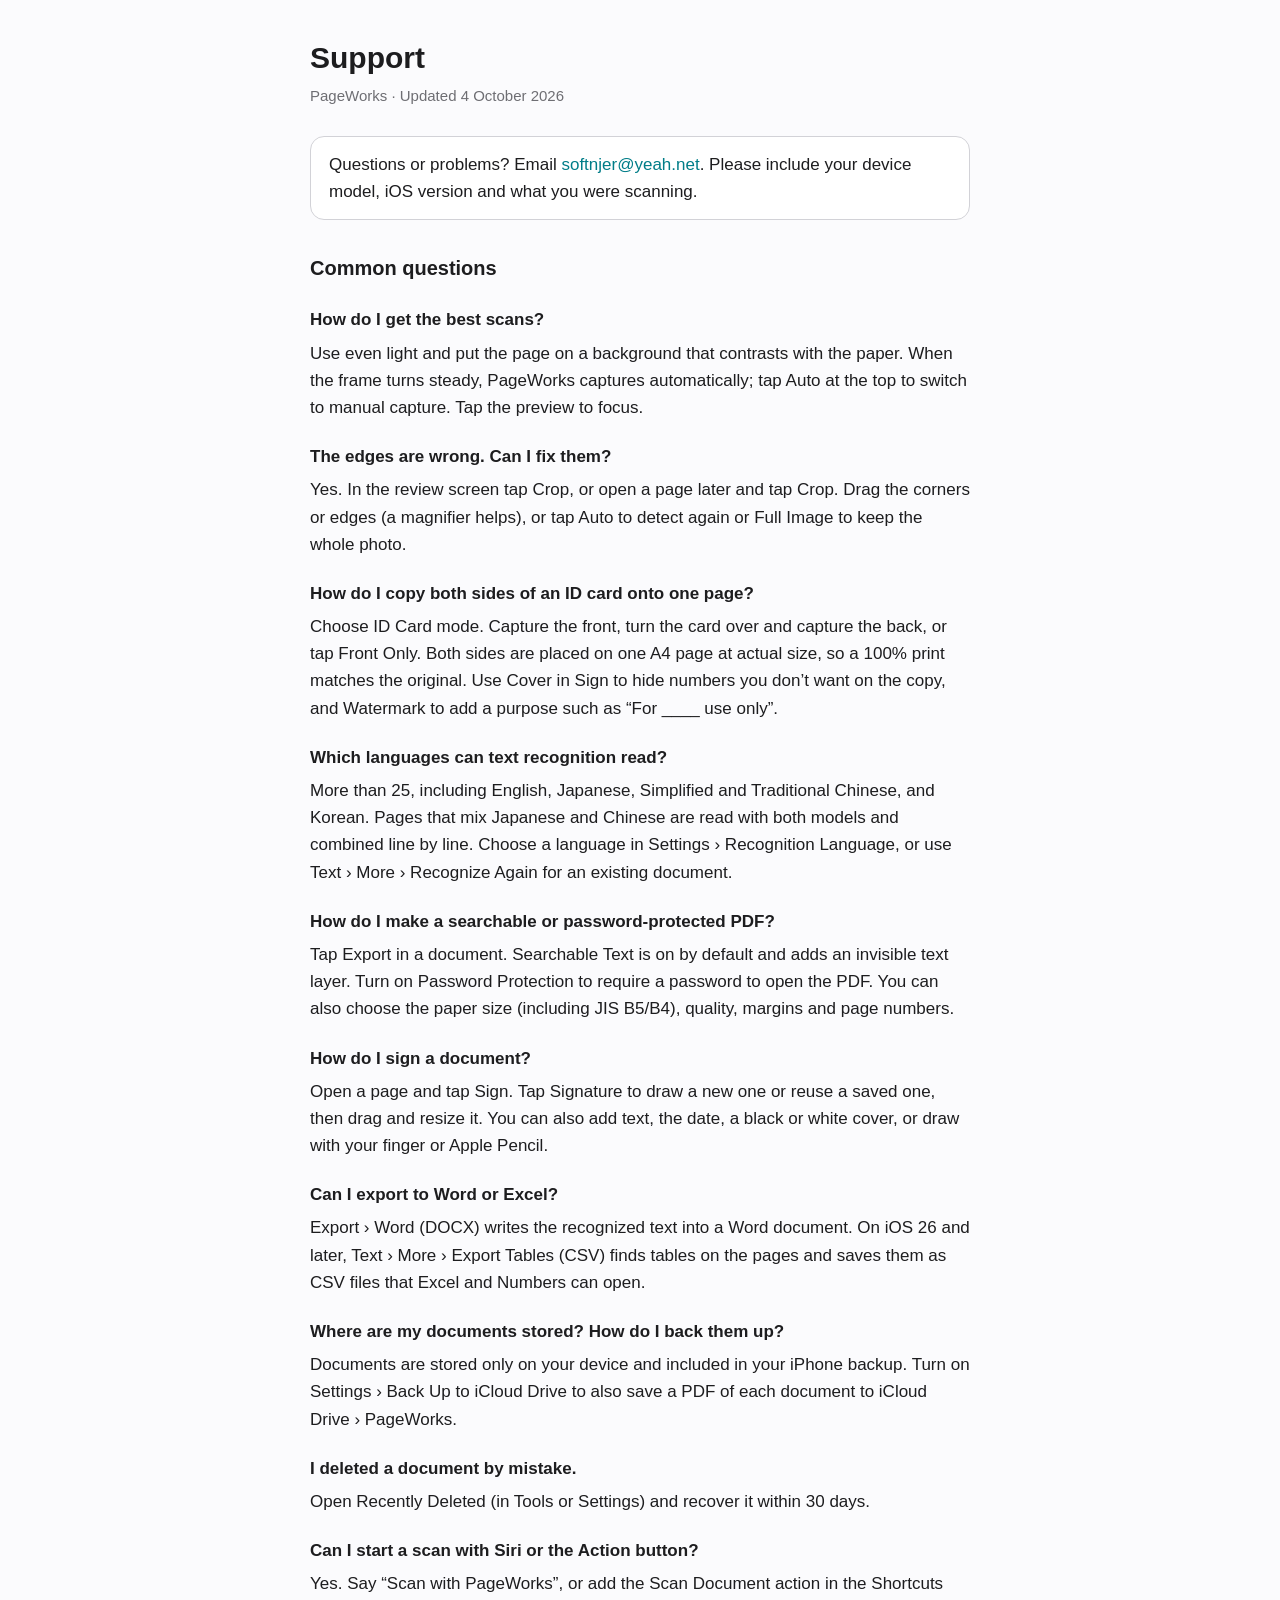
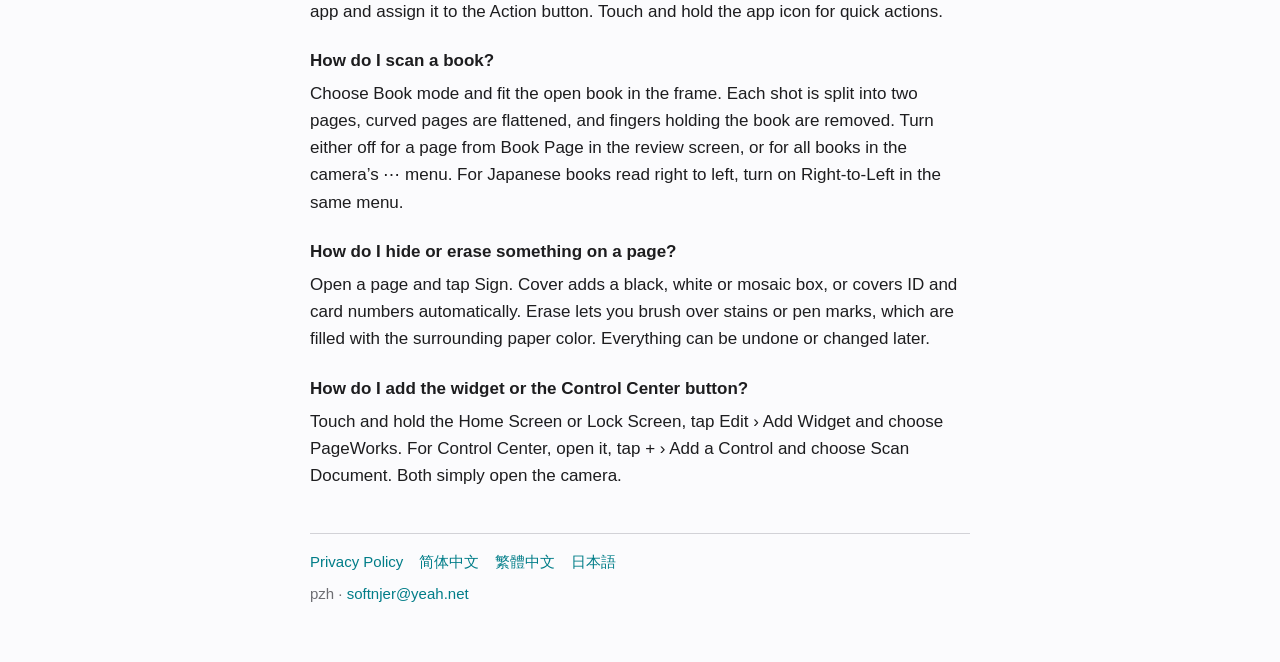
==== support/en.html @ c80adc43 "Add support page in English" ====
<!doctype html>
<html lang="en">
<head>
<meta charset="utf-8">
<meta name="viewport" content="width=device-width, initial-scale=1">
<title>Support — PageWorks</title>
<link rel="stylesheet" href="../style.css">
</head>
<body>
<main>
<header><h1>Support</h1></header>
<p class="meta">PageWorks · Updated 4 October 2026</p>
<p class="short">Questions or problems? Email <a href="mailto:softnjer@yeah.net">softnjer@yeah.net</a>. Please include your device model, iOS version and what you were scanning.</p>
<h2>Common questions</h2>
<h3>How do I get the best scans?</h3>
<p>Use even light and put the page on a background that contrasts with the paper. When the frame turns steady, PageWorks captures automatically; tap Auto at the top to switch to manual capture. Tap the preview to focus.</p>
<h3>The edges are wrong. Can I fix them?</h3>
<p>Yes. In the review screen tap Crop, or open a page later and tap Crop. Drag the corners or edges (a magnifier helps), or tap Auto to detect again or Full Image to keep the whole photo.</p>
<h3>How do I copy both sides of an ID card onto one page?</h3>
<p>Choose ID Card mode. Capture the front, turn the card over and capture the back, or tap Front Only. Both sides are placed on one A4 page at actual size, so a 100% print matches the original. Use Cover in Sign to hide numbers you don’t want on the copy, and Watermark to add a purpose such as “For ____ use only”.</p>
<h3>Which languages can text recognition read?</h3>
<p>More than 25, including English, Japanese, Simplified and Traditional Chinese, and Korean. Pages that mix Japanese and Chinese are read with both models and combined line by line. Choose a language in Settings › Recognition Language, or use Text › More › Recognize Again for an existing document.</p>
<h3>How do I make a searchable or password-protected PDF?</h3>
<p>Tap Export in a document. Searchable Text is on by default and adds an invisible text layer. Turn on Password Protection to require a password to open the PDF. You can also choose the paper size (including JIS B5/B4), quality, margins and page numbers.</p>
<h3>How do I sign a document?</h3>
<p>Open a page and tap Sign. Tap Signature to draw a new one or reuse a saved one, then drag and resize it. You can also add text, the date, a black or white cover, or draw with your finger or Apple Pencil.</p>
<h3>Can I export to Word or Excel?</h3>
<p>Export › Word (DOCX) writes the recognized text into a Word document. On iOS 26 and later, Text › More › Export Tables (CSV) finds tables on the pages and saves them as CSV files that Excel and Numbers can open.</p>
<h3>Where are my documents stored? How do I back them up?</h3>
<p>Documents are stored only on your device and included in your iPhone backup. Turn on Settings › Back Up to iCloud Drive to also save a PDF of each document to iCloud Drive › PageWorks.</p>
<h3>I deleted a document by mistake.</h3>
<p>Open Recently Deleted (in Tools or Settings) and recover it within 30 days.</p>
<h3>Can I start a scan with Siri or the Action button?</h3>
<p>Yes. Say “Scan with PageWorks”, or add the Scan Document action in the Shortcuts app and assign it to the Action button. Touch and hold the app icon for quick actions.</p>
<h3>How do I scan a book?</h3>
<p>Choose Book mode and fit the open book in the frame. Each shot is split into two pages, curved pages are flattened, and fingers holding the book are removed. Turn either off for a page from Book Page in the review screen, or for all books in the camera’s ⋯ menu. For Japanese books read right to left, turn on Right-to-Left in the same menu.</p>
<h3>How do I hide or erase something on a page?</h3>
<p>Open a page and tap Sign. Cover adds a black, white or mosaic box, or covers ID and card numbers automatically. Erase lets you brush over stains or pen marks, which are filled with the surrounding paper color. Everything can be undone or changed later.</p>
<h3>How do I add the widget or the Control Center button?</h3>
<p>Touch and hold the Home Screen or Lock Screen, tap Edit › Add Widget and choose PageWorks. For Control Center, open it, tap + › Add a Control and choose Scan Document. Both simply open the camera.</p>
<footer>
<nav><a href="../privacy/en.html">Privacy Policy</a> <a href="zh-Hans.html" lang="zh-Hans">简体中文</a> <a href="zh-Hant.html" lang="zh-Hant">繁體中文</a> <a href="ja.html" lang="ja">日本語</a></nav>
<div>pzh · <a href="mailto:softnjer@yeah.net">softnjer@yeah.net</a></div>
</footer>
</main>
</body>
</html>
---- style.css ----
:root { color-scheme: light dark; --bg:#fbfbfd; --fg:#1d1d1f; --muted:#6e6e73; --line:#d2d2d7; --accent:#007d88; --card:#ffffff; }
@media (prefers-color-scheme: dark) { :root { --bg:#111113; --fg:#f5f5f7; --muted:#a1a1a6; --line:#3a3a3c; --accent:#33c5bb; --card:#1c1c1e; } }
* { box-sizing: border-box; }
body { margin:0; background:var(--bg); color:var(--fg); font:17px/1.6 -apple-system, BlinkMacSystemFont, "Helvetica Neue", "PingFang SC", "Hiragino Sans", sans-serif; }
main { max-width: 700px; margin: 0 auto; padding: 40px 20px 56px; }
header { display:flex; align-items:center; gap:14px; margin-bottom: 8px; }
h1 { font-size: 30px; line-height:1.2; margin: 0; }
.meta { color: var(--muted); font-size: 15px; margin: 4px 0 28px; }
h2 { font-size: 20px; margin: 32px 0 8px; }
h3 { font-size: 17px; margin: 22px 0 4px; }
p, li { margin: 6px 0; }
ul { padding-left: 1.2em; }
.short { background: var(--card); border: 1px solid var(--line); border-radius: 14px; padding: 14px 18px; }
a { color: var(--accent); text-decoration: none; }
a:hover { text-decoration: underline; }
footer { margin-top: 44px; padding-top: 16px; border-top: 1px solid var(--line); color: var(--muted); font-size: 15px; }
footer nav { display:flex; flex-wrap:wrap; gap: 6px 16px; margin-bottom: 8px; }
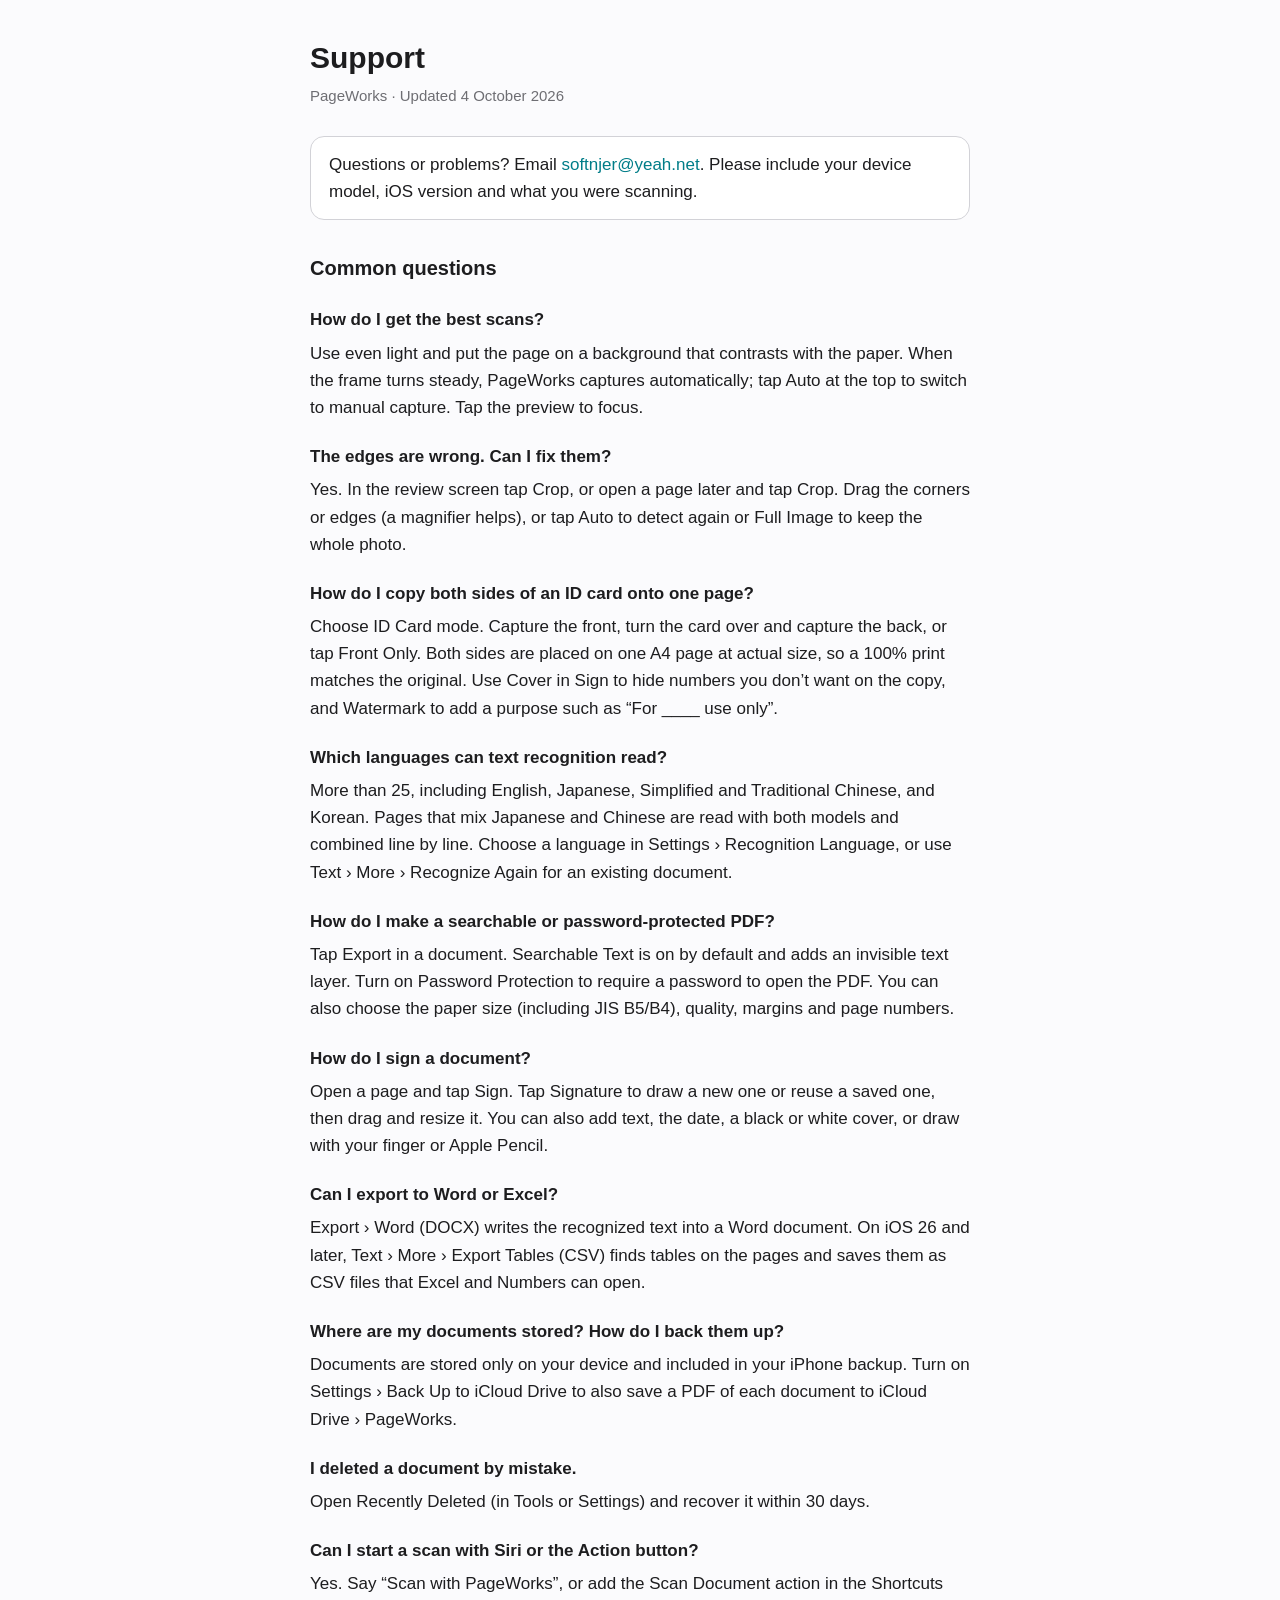
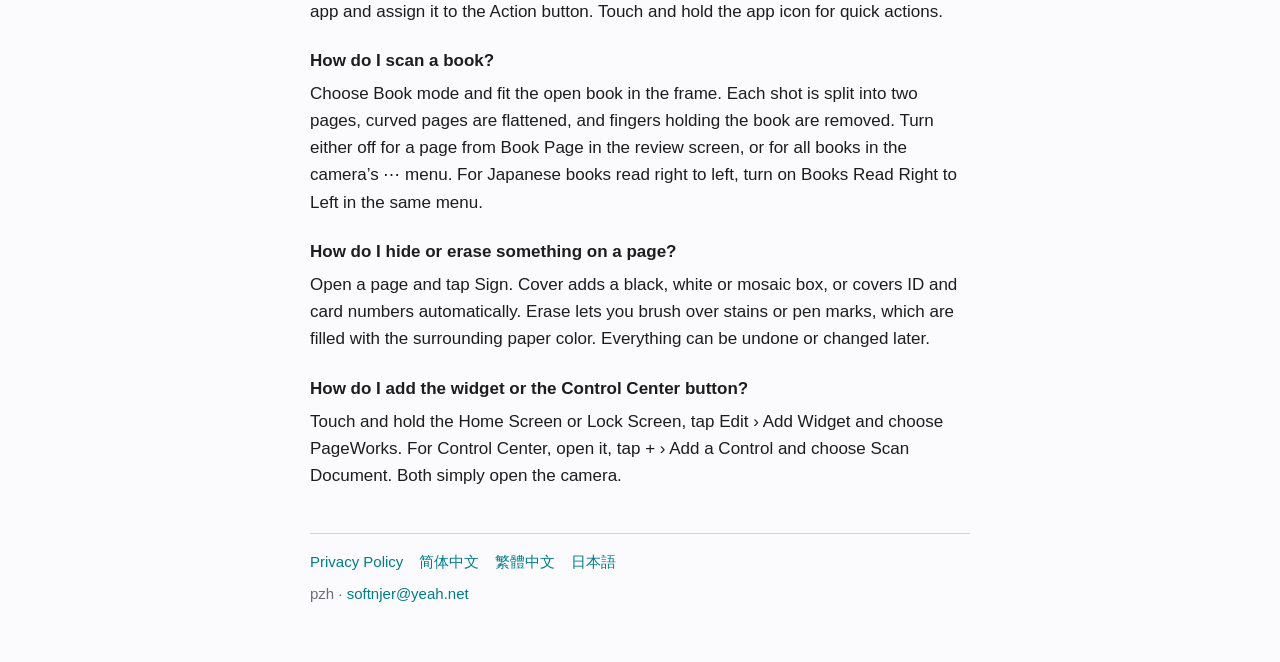
==== commit 8faab35d: "Update text for scanning instructions in en.html" ====
--- a/support/en.html
+++ b/support/en.html
@@ -33,7 +33,7 @@
 <h3>Can I start a scan with Siri or the Action button?</h3>
 <p>Yes. Say “Scan with PageWorks”, or add the Scan Document action in the Shortcuts app and assign it to the Action button. Touch and hold the app icon for quick actions.</p>
 <h3>How do I scan a book?</h3>
-<p>Choose Book mode and fit the open book in the frame. Each shot is split into two pages, curved pages are flattened, and fingers holding the book are removed. Turn either off for a page from Book Page in the review screen, or for all books in the camera’s ⋯ menu. For Japanese books read right to left, turn on Right-to-Left in the same menu.</p>
+<p>Choose Book mode and fit the open book in the frame. Each shot is split into two pages, curved pages are flattened, and fingers holding the book are removed. Turn either off for a page from Book Page in the review screen, or for all books in the camera’s ⋯ menu. For Japanese books read right to left, turn on Books Read Right to Left in the same menu.</p>
 <h3>How do I hide or erase something on a page?</h3>
 <p>Open a page and tap Sign. Cover adds a black, white or mosaic box, or covers ID and card numbers automatically. Erase lets you brush over stains or pen marks, which are filled with the surrounding paper color. Everything can be undone or changed later.</p>
 <h3>How do I add the widget or the Control Center button?</h3>
